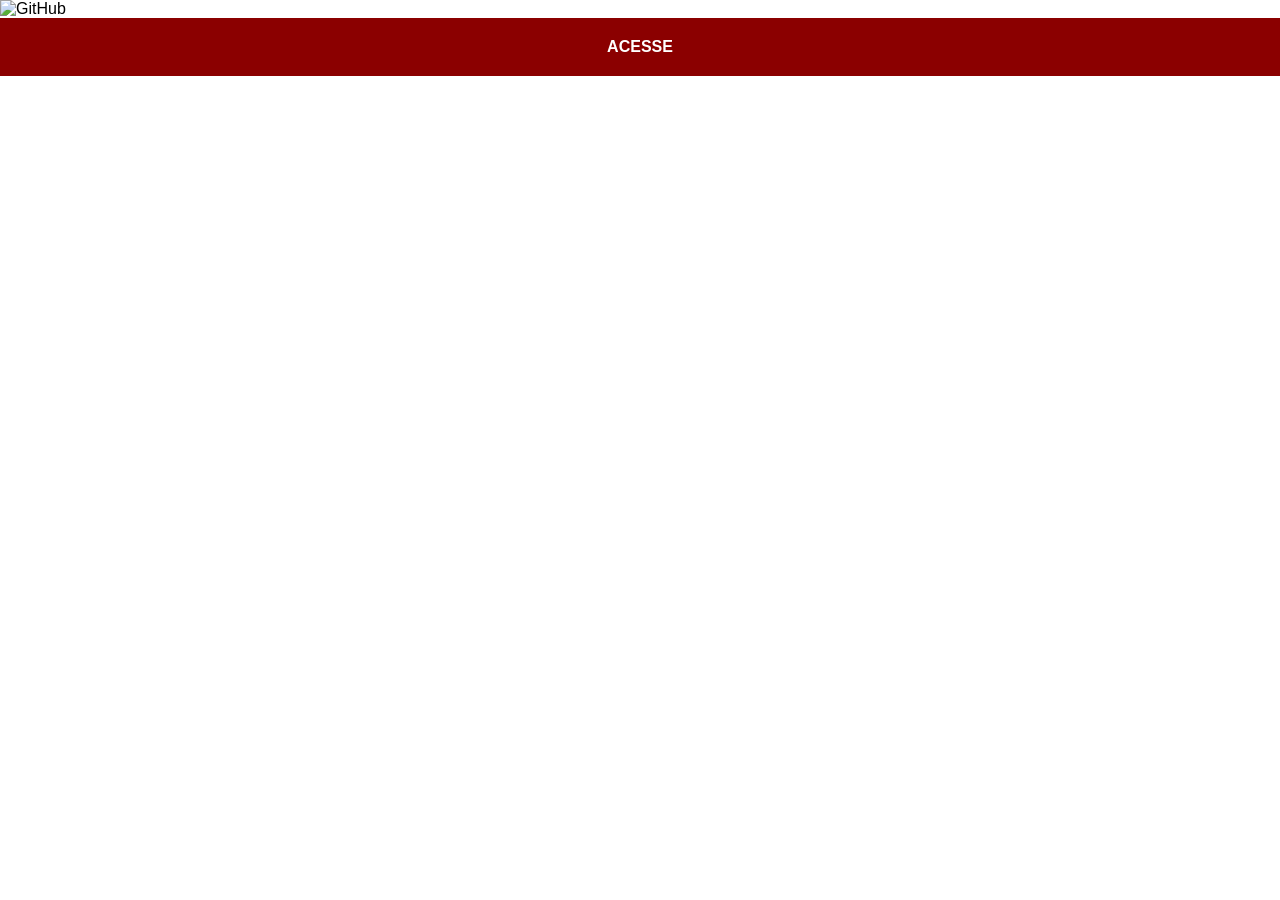
==== github.html @ 1c5b8b85 "Atualização para base do Projeto Social" ====
<!DOCTYPE html>
<html lang="pt-br">
<head>
    <meta charset="UTF-8">
    <meta name="viewport" content="width=device-width, initial-scale=1.0">
    <title>GitHub</title>
    <link rel="stylesheet" href="estilos/social.css">    
</head>
<body>
    <img src="imagens/tela-github.jpg" alt="GitHub">
    <a href="http://github.com/gustavoguanabara" target="_blank">ACESSE</a>
</body>
</html>
---- estilos/social.css ----
* {
    margin: 0px;
    padding: 0px;
    font-family: Arial, Helvetica, sans-serif;
}
::-webkit-scrollbar{
    width: 0px;
    height: 0px;
}
img{
    width: 100vw;
}
a{
    display: block;
    background-color: darkred;
    color: white;
    padding: 20px;
    text-align: center;
    font-weight: bolder;
    text-decoration: none;
}
a:hover{
    background-color: rgb(255, 50, 50);
}
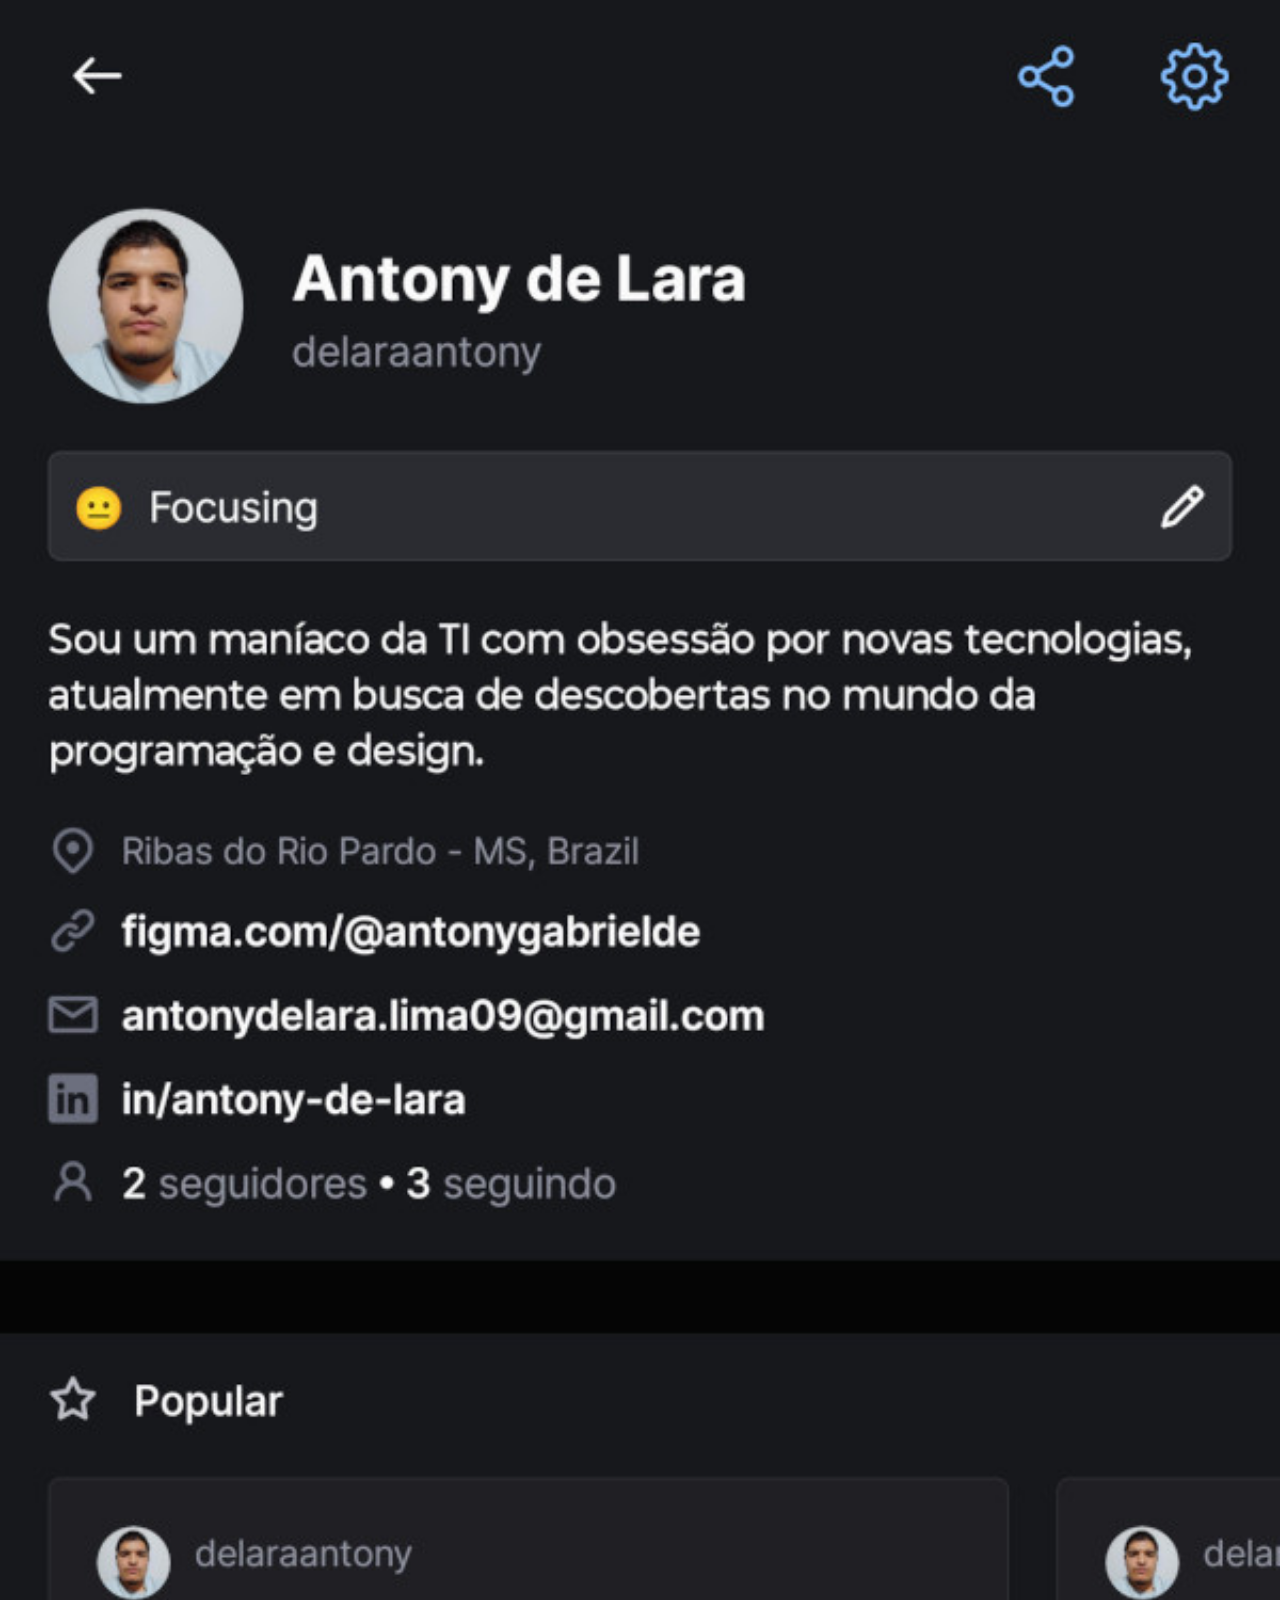
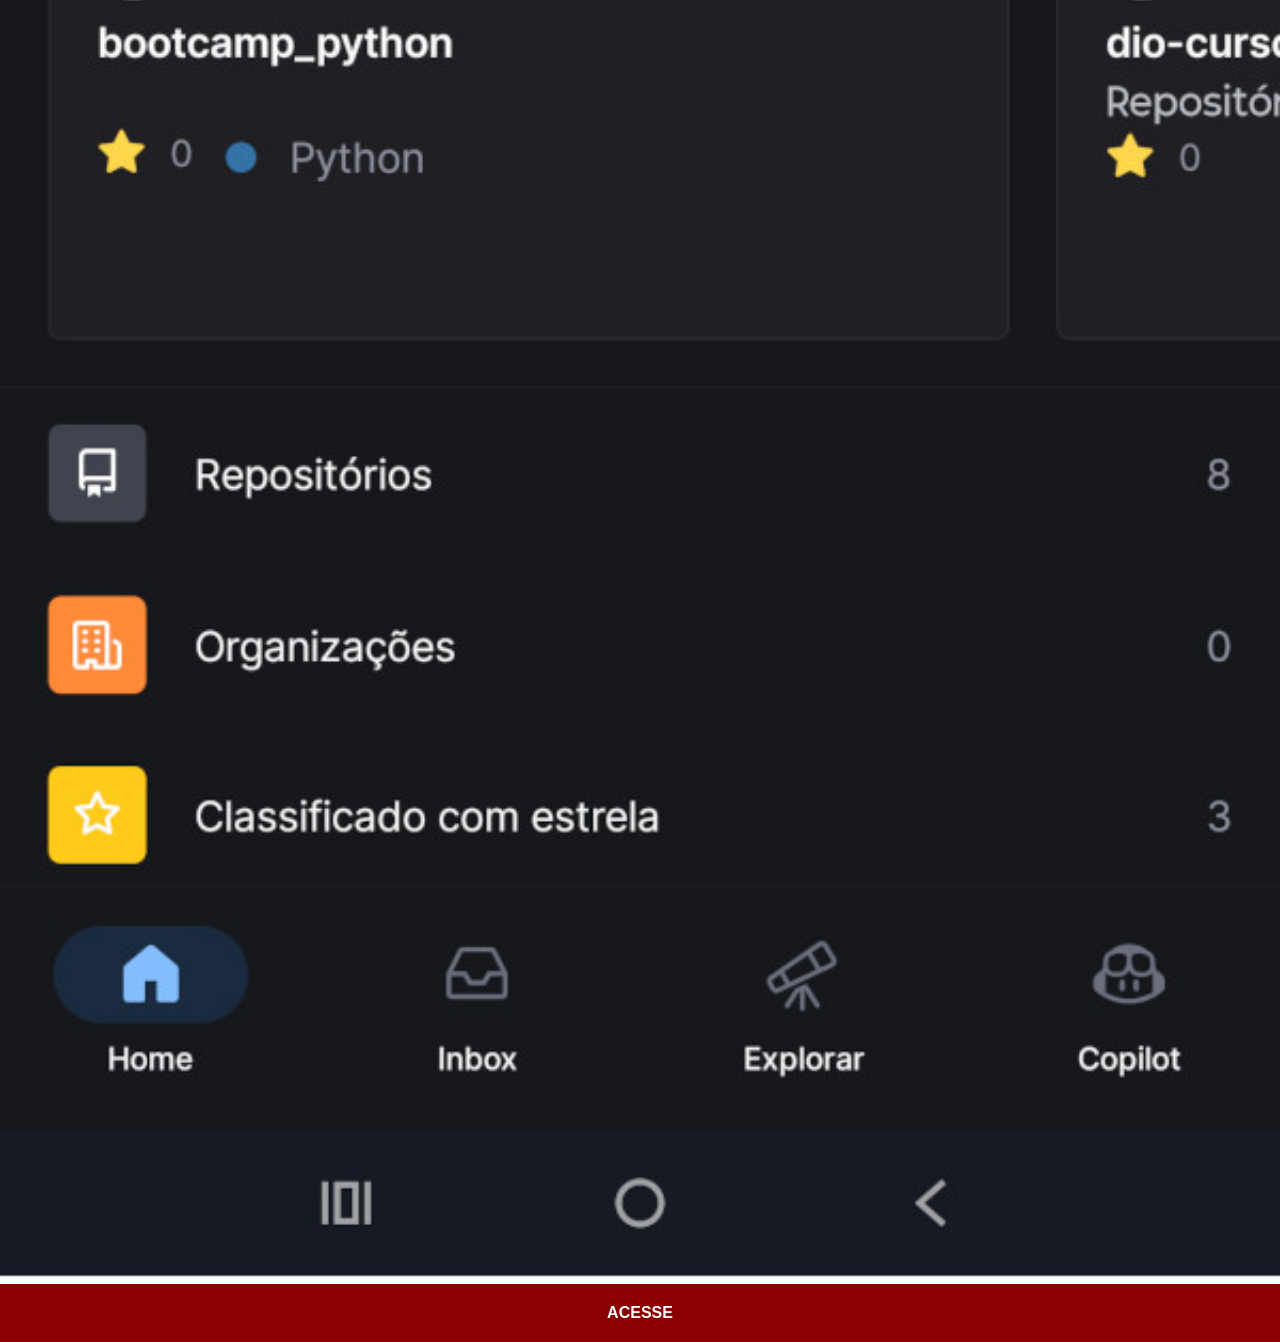
==== commit 3e77f3ee: "Projeto Social atualizado" ====
--- a/github.html
+++ b/github.html
@@ -8,6 +8,6 @@
 </head>
 <body>
     <img src="imagens/tela-github.jpg" alt="GitHub">
-    <a href="http://github.com/gustavoguanabara" target="_blank">ACESSE</a>
+    <a href="https://github.com/delaraantony" target="_blank">ACESSE</a>
 </body>
 </html>
--- a/estilos/social.css
+++ b/estilos/social.css
@@ -21,4 +21,18 @@
 }
 a:hover{
     background-color: rgb(255, 50, 50);
+}
+
+#soon{
+    display: block;
+    background-color: darkseagreen;
+    color: white;
+    padding: 20px;
+    text-align: center;
+    font-weight: bolder;
+    text-decoration: none;
+}
+
+#soon:hover{
+    background-color: rgb(50, 255, 50); /*Verde quando passar o mouse*/
 }
